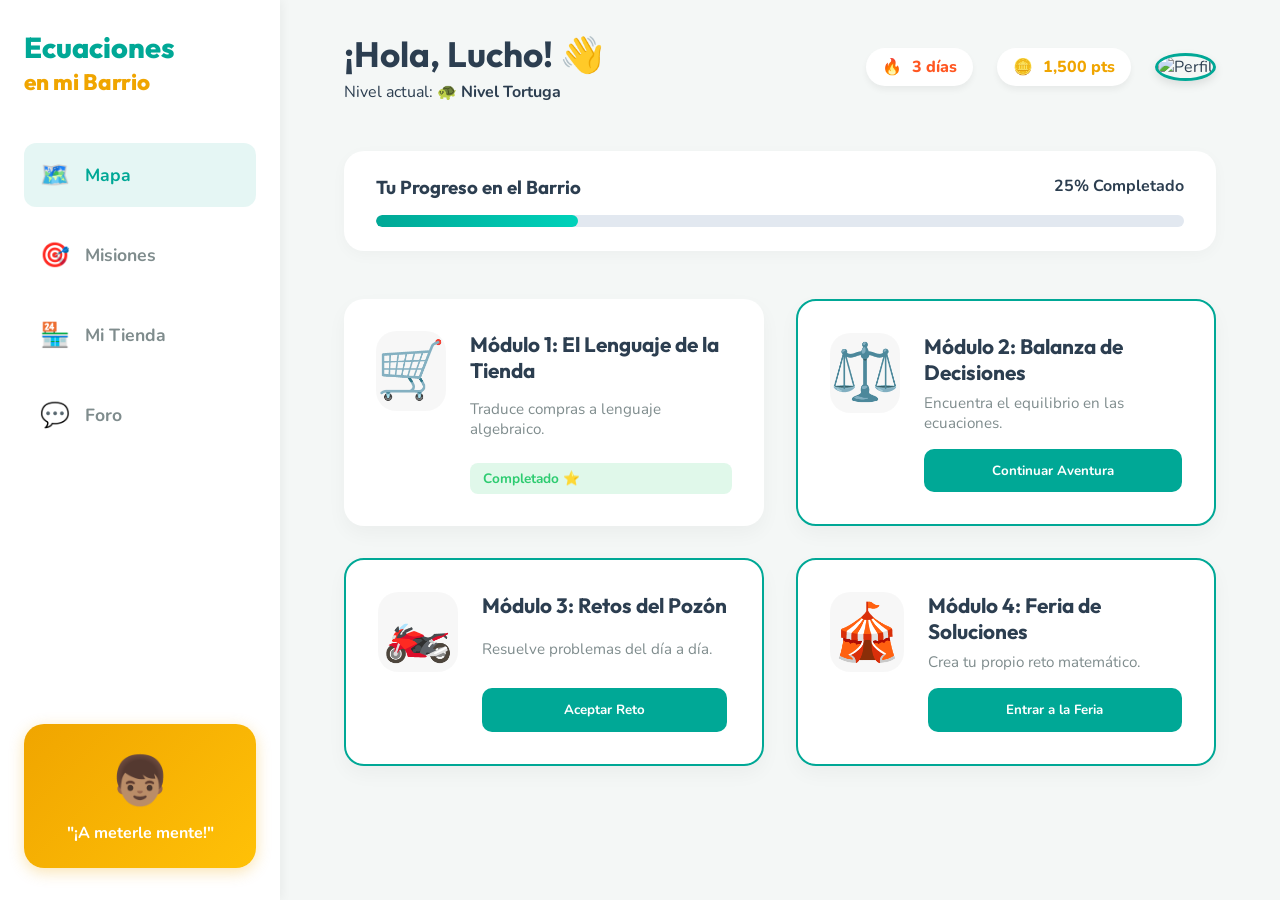
==== index.html @ 87c41fce "Add files via upload" ====
<!DOCTYPE html>
<html lang="es">
<head>
    <meta charset="UTF-8">
    <meta name="viewport" content="width=device-width, initial-scale=1.0">
    <title>Dashboard - Ecuaciones en mi Barrio</title>
    <link href="https://fonts.googleapis.com/css2?family=Outfit:wght@400;600;800&family=Nunito:wght@400;700&display=swap" rel="stylesheet">
    <link rel="stylesheet" href="style.css">
</head>
<body>
    <!-- Sidebar de Navegación -->
    <nav class="sidebar">
        <div class="logo">
            <h2>Ecuaciones<br><span>en mi Barrio</span></h2>
        </div>
        <ul class="nav-links">
            <li class="active"><a href="#"><span class="icon">🗺️</span> Mapa</a></li>
            <li><a href="#"><span class="icon">🎯</span> Misiones</a></li>
            <li><a href="#"><span class="icon">🏪</span> Mi Tienda</a></li>
            <li><a href="#"><span class="icon">💬</span> Foro</a></li>
        </ul>
        <div class="character-container">
            <!-- Representación de Lucho -->
            <div class="lucho-avatar">👦🏽</div>
            <p>"¡A meterle mente!"</p>
        </div>
    </nav>

    <!-- Contenido Principal -->
    <main class="main-content">
        <!-- Topbar: Gamificación -->
        <header class="topbar">
            <div class="greeting">
                <h1>¡Hola, Lucho! 👋</h1>
                <p>Nivel actual: <strong>🐢 Nivel Tortuga</strong></p>
            </div>
            <div class="gamification-stats">
                <div class="stat-pill streak">
                    <span class="icon">🔥</span>
                    <span class="value">3 días</span>
                </div>
                <div class="stat-pill coins">
                    <span class="icon">🪙</span>
                    <span class="value">1,500 pts</span>
                </div>
                <div class="profile-pic">
                    <img src="https://api.dicebear.com/7.x/avataaars/svg?seed=Lucho&backgroundColor=ffd5dc" alt="Perfil">
                </div>
            </div>
        </header>

        <!-- Progreso General -->
        <section class="progress-section">
            <div class="progress-header">
                <h3>Tu Progreso en el Barrio</h3>
                <span>25% Completado</span>
            </div>
            <div class="progress-bar-container">
                <div class="progress-bar" style="width: 25%;"></div>
            </div>
        </section>

        <!-- Mapa de Módulos (Grid) -->
        <section class="modules-grid">
            <!-- Módulo 1: Completado -->
            <article class="module-card completed">
                <div class="module-icon">🛒</div>
                <div class="module-info">
                    <h3>Módulo 1: El Lenguaje de la Tienda</h3>
                    <p>Traduce compras a lenguaje algebraico.</p>
                    <div class="status-badge">Completado ⭐</div>
                </div>
            </article>

            <!-- Módulo 2: Desbloqueado (Activo) -->
            <article class="module-card active" onclick="iniciarModulo2()">
                <div class="module-icon">⚖️</div>
                <div class="module-info">
                    <h3>Módulo 2: Balanza de Decisiones</h3>
                    <p>Encuentra el equilibrio en las ecuaciones.</p>
                    <button class="btn-primary">Continuar Aventura</button>
                </div>
            </article>

            <!-- Módulo 3: Activo -->
            <article class="module-card active" onclick="window.location.href='modulo3.html'">
                <div class="module-icon">🏍️</div>
                <div class="module-info">
                    <h3>Módulo 3: Retos del Pozón</h3>
                    <p>Resuelve problemas del día a día.</p>
                    <button class="btn-primary">Aceptar Reto</button>
                </div>
            </article>

            <!-- Módulo 4: Activo -->
            <article class="module-card active" onclick="window.location.href='modulo4.html'">
                <div class="module-icon">🎪</div>
                <div class="module-info">
                    <h3>Módulo 4: Feria de Soluciones</h3>
                    <p>Crea tu propio reto matemático.</p>
                    <button class="btn-primary">Entrar a la Feria</button>
                </div>
            </article>
        </section>
    </main>

    <!-- Modal/Overlay para simulador rápido (Ejemplo) -->
    <div class="overlay" id="simulatorOverlay">
        <div class="modal-content">
            <button class="close-btn" onclick="cerrarSimulador()">✖</button>
            <h2>⚖️ Cargando Balanza...</h2>
            <p>Preparando el inventario de la tienda del Tío...</p>
            <div class="loader"></div>
        </div>
    </div>

    <script src="script.js"></script>
</body>
</html>
---- style.css ----
:root {
    --primary-color: #00A896; /* Verde caribe */
    --secondary-color: #F0A500; /* Amarillo mango */
    --accent-color: #FF5722; /* Naranja coral */
    --bg-color: #F4F7F6;
    --card-bg: #FFFFFF;
    --text-main: #2C3E50;
    --text-muted: #7F8C8D;
    --locked-bg: #E0E6ED;
    --success-color: #2ECC71;
}

* {
    margin: 0;
    padding: 0;
    box-sizing: border-box;
}

body {
    font-family: 'Nunito', sans-serif;
    background-color: var(--bg-color);
    color: var(--text-main);
    display: flex;
    min-height: 100vh;
}

h1, h2, h3 {
    font-family: 'Outfit', sans-serif;
}

/* Sidebar */
.sidebar {
    width: 280px;
    background-color: var(--card-bg);
    padding: 2rem 1.5rem;
    box-shadow: 2px 0 10px rgba(0,0,0,0.05);
    display: flex;
    flex-direction: column;
    z-index: 10;
}

.logo h2 {
    font-weight: 800;
    color: var(--primary-color);
    font-size: 1.8rem;
    line-height: 1.1;
    margin-bottom: 3rem;
}

.logo span {
    color: var(--secondary-color);
    font-size: 1.4rem;
}

.nav-links {
    list-style: none;
    flex-grow: 1;
}

.nav-links li {
    margin-bottom: 1rem;
}

.nav-links a {
    text-decoration: none;
    color: var(--text-muted);
    font-weight: 700;
    font-size: 1.1rem;
    display: flex;
    align-items: center;
    padding: 1rem;
    border-radius: 12px;
    transition: all 0.3s ease;
}

.nav-links .icon {
    font-size: 1.5rem;
    margin-right: 15px;
}

.nav-links li.active a, .nav-links a:hover {
    background-color: rgba(0, 168, 150, 0.1);
    color: var(--primary-color);
}

.character-container {
    background: linear-gradient(135deg, var(--secondary-color), #FFC107);
    padding: 1.5rem;
    border-radius: 20px;
    text-align: center;
    color: white;
    font-weight: bold;
    box-shadow: 0 4px 15px rgba(240, 165, 0, 0.3);
}

.lucho-avatar {
    font-size: 3rem;
    margin-bottom: 0.5rem;
}

/* Main Content */
.main-content {
    flex-grow: 1;
    padding: 2rem 4rem;
    overflow-y: auto;
}

/* Topbar */
.topbar {
    display: flex;
    justify-content: space-between;
    align-items: center;
    margin-bottom: 3rem;
}

.greeting h1 {
    font-size: 2.2rem;
    margin-bottom: 0.3rem;
}

.gamification-stats {
    display: flex;
    align-items: center;
    gap: 1.5rem;
}

.stat-pill {
    background-color: var(--card-bg);
    padding: 0.5rem 1rem;
    border-radius: 30px;
    display: flex;
    align-items: center;
    gap: 10px;
    font-weight: 800;
    box-shadow: 0 4px 6px rgba(0,0,0,0.05);
}

.stat-pill.streak { color: var(--accent-color); }
.stat-pill.coins { color: var(--secondary-color); }

.profile-pic img {
    width: 60px;
    height: 60px;
    border-radius: 50%;
    border: 3px solid var(--primary-color);
    box-shadow: 0 4px 10px rgba(0,0,0,0.1);
}

/* Progress Section */
.progress-section {
    background-color: var(--card-bg);
    padding: 1.5rem 2rem;
    border-radius: 20px;
    margin-bottom: 3rem;
    box-shadow: 0 4px 15px rgba(0,0,0,0.03);
}

.progress-header {
    display: flex;
    justify-content: space-between;
    margin-bottom: 1rem;
    font-weight: 700;
}

.progress-bar-container {
    height: 12px;
    background-color: #E2E8F0;
    border-radius: 10px;
    overflow: hidden;
}

.progress-bar {
    height: 100%;
    background: linear-gradient(90deg, var(--primary-color), #00D2BA);
    border-radius: 10px;
    transition: width 1s ease-in-out;
}

/* Modules Grid */
.modules-grid {
    display: grid;
    grid-template-columns: repeat(auto-fit, minmax(300px, 1fr));
    gap: 2rem;
}

.module-card {
    background-color: var(--card-bg);
    border-radius: 20px;
    padding: 2rem;
    display: flex;
    gap: 1.5rem;
    box-shadow: 0 8px 20px rgba(0,0,0,0.04);
    transition: transform 0.3s cubic-bezier(0.175, 0.885, 0.32, 1.275), box-shadow 0.3s;
    position: relative;
    overflow: hidden;
}

.module-card.active {
    border: 2px solid var(--primary-color);
    cursor: pointer;
}

.module-card.active:hover {
    transform: translateY(-5px);
    box-shadow: 0 15px 30px rgba(0,168,150,0.15);
}

.module-card.locked {
    background-color: var(--locked-bg);
    color: var(--text-muted);
    filter: grayscale(80%);
}

.module-icon {
    font-size: 3.5rem;
    background-color: rgba(0,0,0,0.03);
    width: 80px;
    height: 80px;
    display: flex;
    align-items: center;
    justify-content: center;
    border-radius: 20px;
}

.module-info {
    display: flex;
    flex-direction: column;
    justify-content: space-between;
}

.module-info h3 {
    font-size: 1.3rem;
    margin-bottom: 0.5rem;
}

.module-info p {
    font-size: 0.95rem;
    color: var(--text-muted);
    margin-bottom: 1rem;
}

.status-badge {
    display: inline-block;
    padding: 0.4rem 0.8rem;
    background-color: #EDF2F7;
    border-radius: 8px;
    font-size: 0.85rem;
    font-weight: 700;
}

.completed .status-badge {
    background-color: rgba(46, 204, 113, 0.15);
    color: var(--success-color);
}

.btn-primary {
    background-color: var(--primary-color);
    color: white;
    border: none;
    padding: 0.8rem 1.2rem;
    border-radius: 10px;
    font-weight: 700;
    cursor: pointer;
    font-family: 'Nunito', sans-serif;
    transition: background-color 0.2s;
}

.btn-primary:hover {
    background-color: #008f80;
}

/* Modal/Overlay */
.overlay {
    position: fixed;
    top: 0; left: 0; width: 100%; height: 100%;
    background-color: rgba(0,0,0,0.6);
    display: none;
    justify-content: center;
    align-items: center;
    z-index: 100;
    backdrop-filter: blur(5px);
}

.overlay.active {
    display: flex;
    animation: fadeIn 0.3s ease;
}

.modal-content {
    background-color: white;
    padding: 3rem;
    border-radius: 24px;
    text-align: center;
    position: relative;
    max-width: 500px;
}

.close-btn {
    position: absolute;
    top: 20px; right: 20px;
    background: none; border: none;
    font-size: 1.5rem; cursor: pointer; color: var(--text-muted);
}

.loader {
    border: 5px solid #f3f3f3;
    border-top: 5px solid var(--primary-color);
    border-radius: 50%;
    width: 50px;
    height: 50px;
    animation: spin 1s linear infinite;
    margin: 2rem auto 0;
}

@keyframes spin { 0% { transform: rotate(0deg); } 100% { transform: rotate(360deg); } }
@keyframes fadeIn { from { opacity: 0; } to { opacity: 1; } }

/* Responsive */
@media (max-width: 900px) {
    body { flex-direction: column; }
    .sidebar { width: 100%; flex-direction: row; justify-content: space-between; align-items: center; padding: 1rem 2rem; }
    .nav-links { display: none; } /* En móvil se usaría un bottom tab bar */
    .character-container { display: none; }
    .logo h2 { margin-bottom: 0; font-size: 1.5rem; }
    .main-content { padding: 1.5rem; }
    .topbar { flex-direction: column; align-items: flex-start; gap: 1rem; }
}
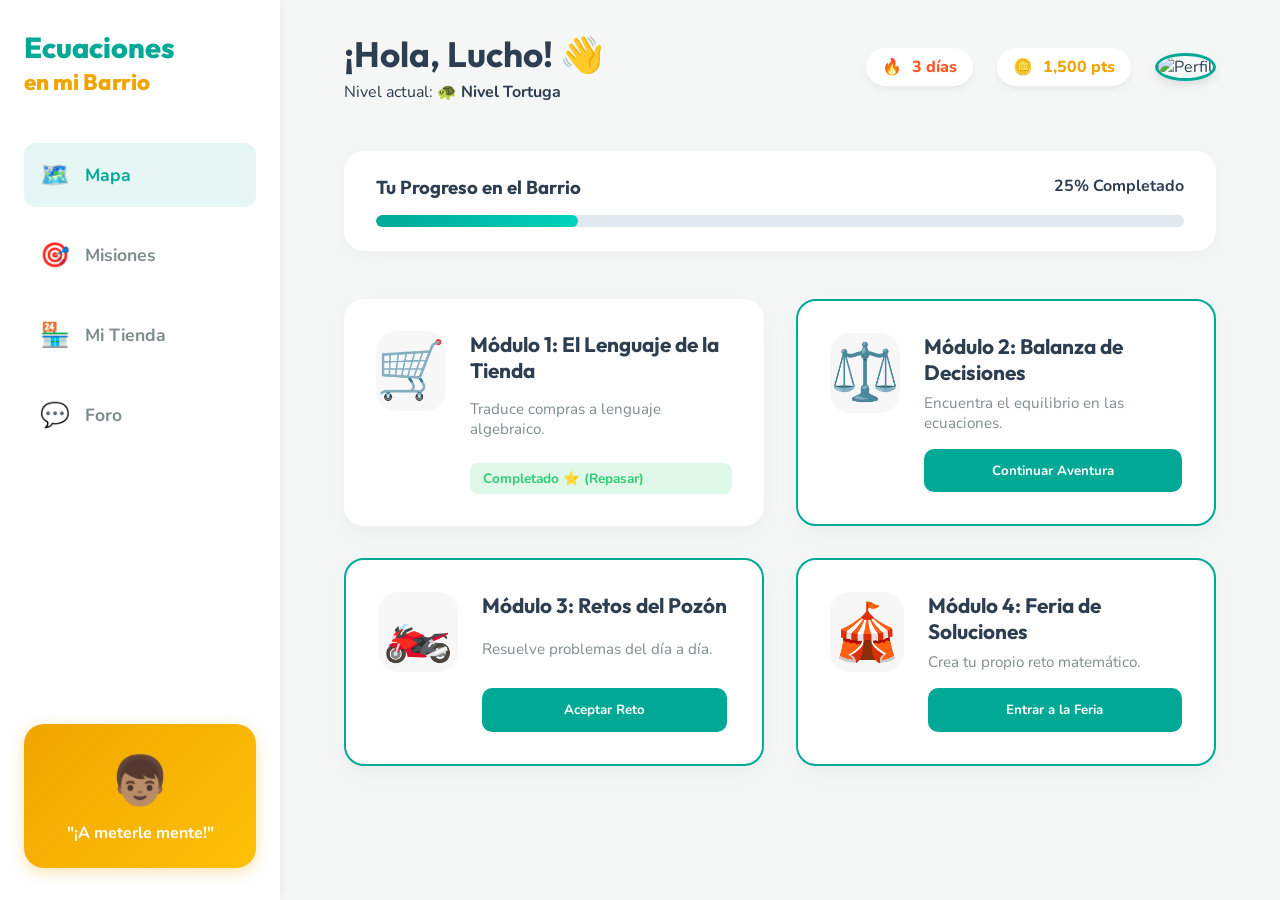
==== commit 5227401c: "Add files via upload" ====
--- a/index.html
+++ b/index.html
@@ -63,12 +63,12 @@
         <!-- Mapa de Módulos (Grid) -->
         <section class="modules-grid">
             <!-- Módulo 1: Completado -->
-            <article class="module-card completed">
+            <article class="module-card completed" onclick="window.location.href='modulo1.html'" style="cursor: pointer;">
                 <div class="module-icon">🛒</div>
                 <div class="module-info">
                     <h3>Módulo 1: El Lenguaje de la Tienda</h3>
                     <p>Traduce compras a lenguaje algebraico.</p>
-                    <div class="status-badge">Completado ⭐</div>
+                    <div class="status-badge">Completado ⭐ (Repasar)</div>
                 </div>
             </article>
 
